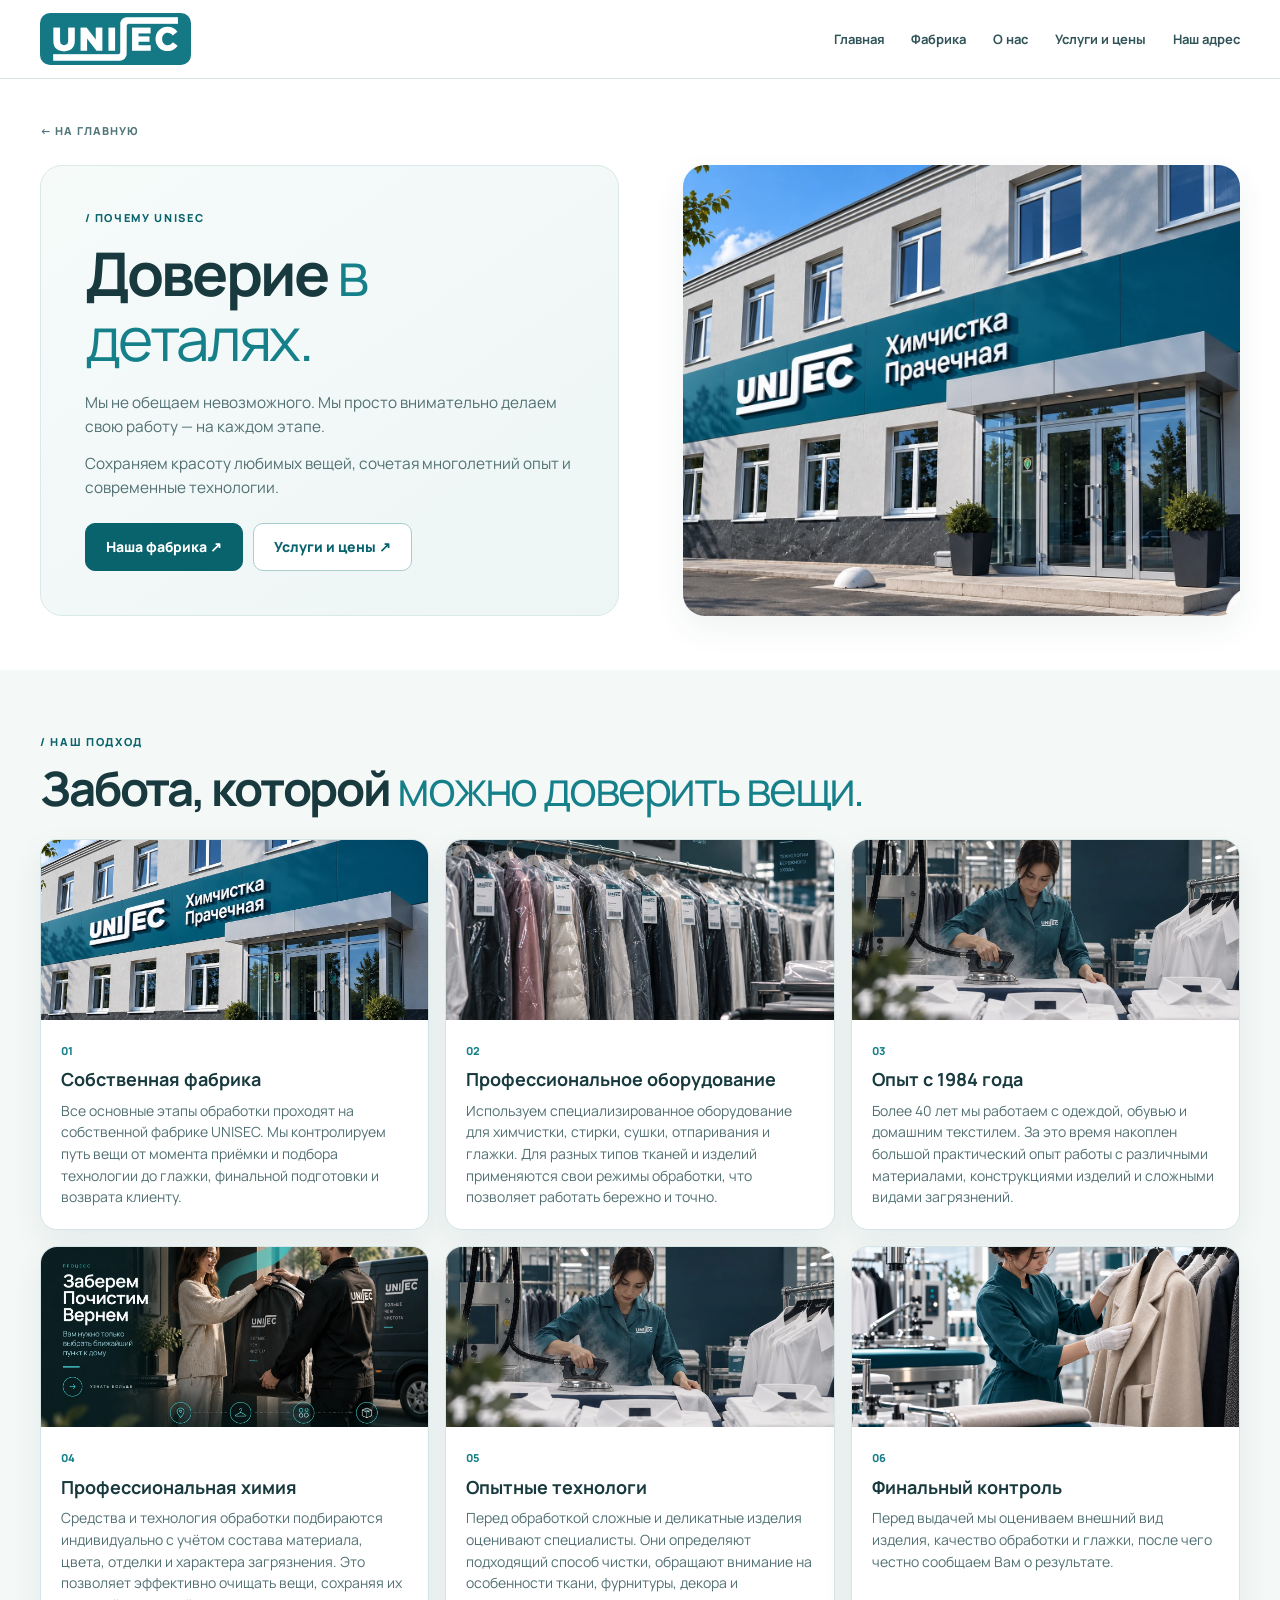
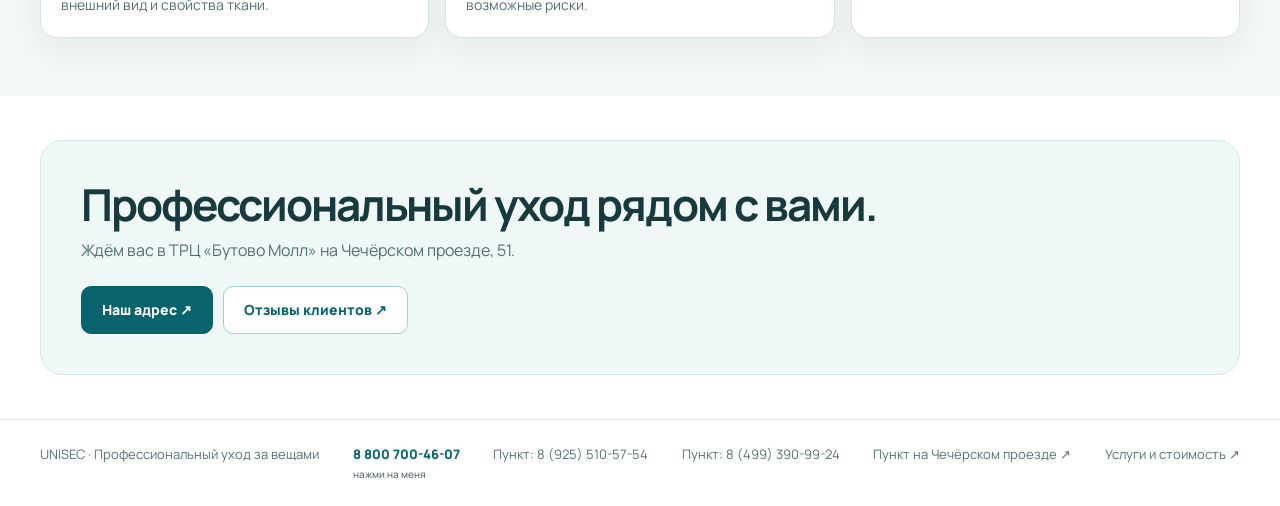
==== about.html @ 755517a6 "Publish updated UNISEC site" ====
<!doctype html><html lang="ru"><head><meta charset="utf-8"><meta name="viewport" content="width=device-width,initial-scale=1"><title>О нас — UNISEC</title><meta name="description" content="UNISEC — профессиональный уход за одеждой и текстилем."><link rel="stylesheet" href="subpages-v15.css"><link rel="stylesheet" href="redesign-subpages-v23.css?v=27"></head><body><header class="sub-header"><div class="wrap sub-nav"><a class="sub-logo" href="index.html" aria-label="UNISEC — на главную"><img src="assets/unisec-logo.svg" alt="UNISEC"></a><nav class="sub-links" aria-label="Основная навигация"><a href="index.html">Главная</a><a href="factory.html">Фабрика</a><a href="about.html">О нас</a><a href="index.html#services">Услуги и цены</a><a href="index.html#locations-v14">Наш адрес</a></nav></div></header><main><div class="wrap sub-main"><a class="crumb" href="index.html">← На главную</a><div class="page-hero"><div class="page-copy"><span class="eyebrow">/ ПОЧЕМУ UNISEC</span><h1>Доверие <em>в деталях.</em></h1><p>Мы не обещаем невозможного. Мы просто внимательно делаем свою работу — на каждом этапе.</p><p>Сохраняем красоту любимых вещей, сочетая многолетний опыт и современные технологии.</p><div class="actions"><a class="button" href="factory.html">Наша фабрика ↗</a><a class="button outline" href="index.html#services">Услуги и цены ↗</a></div></div><img class="hero-photo" src="assets/images/customer-2026/02-clothes-rack.webp" alt="Одежда на стойке UNISEC" fetchpriority="high"></div></div><section class="section-light"><div class="wrap"><div class="page-heading"><span class="eyebrow">/ НАШ ПОДХОД</span><h2>Забота, которой <em>можно доверить вещи.</em></h2></div><div class="benefit-grid"><article class="benefit"><img src="assets/images/customer-2026/02-clothes-rack.webp" alt="Одежда на стойке UNISEC" loading="lazy" decoding="async"><div class="benefit-body"><small>01</small><h3>Собственная фабрика</h3><p>Все основные этапы обработки проходят на собственной фабрике UNISEC. Мы контролируем путь вещи от момента приёмки и подбора технологии до глажки, финальной подготовки и возврата клиенту.</p></div></article><article class="benefit"><img src="assets/images/customer-2026/12-industrial-machines.webp" alt="Промышленное оборудование UNISEC" loading="lazy" decoding="async"><div class="benefit-body"><small>02</small><h3>Профессиональное оборудование</h3><p>Используем специализированное оборудование для химчистки, стирки, сушки, отпаривания и глажки. Для разных типов тканей и изделий применяются свои режимы обработки, что позволяет работать бережно и точно.</p></div></article><article class="benefit"><img src="assets/images/customer-2026/14-garment-treatment.webp" alt="Сотрудница обрабатывает одежду" loading="lazy" decoding="async"><div class="benefit-body"><small>03</small><h3>Опыт с 1984 года</h3><p>Более 40 лет мы работаем с одеждой, обувью и домашним текстилем. За это время накоплен большой практический опыт работы с различными материалами, конструкциями изделий и сложными видами загрязнений.</p></div></article><article class="benefit"><img src="assets/images/customer-2026/16-chemistry-workspace.webp" alt="Рабочее место и профессиональная химия" loading="lazy" decoding="async"><div class="benefit-body"><small>04</small><h3>Профессиональная химия</h3><p>Средства и технология обработки подбираются индивидуально с учётом состава материала, цвета, отделки и характера загрязнения. Это позволяет эффективно очищать вещи, сохраняя их внешний вид и свойства ткани.</p></div></article><article class="benefit"><img src="assets/images/customer-2026/14-garment-treatment.webp" alt="Финальная обработка одежды" loading="lazy" decoding="async"><div class="benefit-body"><small>05</small><h3>Опытные технологи</h3><p>Перед обработкой сложные и деликатные изделия оценивают специалисты. Они определяют подходящий способ чистки, обращают внимание на особенности ткани, фурнитуры, декора и возможные риски.</p></div></article><article class="benefit"><img src="assets/images/customer-2026/07-covered-garments-detail.webp" alt="Одежда в фирменных чехлах UNISEC" loading="lazy" decoding="async"><div class="benefit-body"><small>06</small><h3>Финальный контроль</h3><p>Перед выдачей мы оцениваем внешний вид изделия, качество обработки и глажки, после чего честно сообщаем Вам о результате.</p></div></article></div></div></section><div class="wrap"><div class="page-cta"><h2>Профессиональный уход рядом с вами.</h2><p>Ждём вас в ТРЦ «Бутово Молл» на Чечёрском проезде, 51.</p><div class="actions"><a class="button" href="index.html#locations-v14">Наш адрес ↗</a><a class="button outline" href="index.html#reviews">Отзывы клиентов ↗</a></div></div></div></main><footer class="sub-footer"><div class="wrap"><span>UNISEC · Профессиональный уход за вещами</span><a class="sub-footer-phone sub-footer-phone--primary" href="tel:+78007004607" aria-label="Позвонить для заказа: 8 800 700-46-07">8 800 700-46-07 <small>нажми на меня</small></a><a class="sub-footer-phone" href="tel:+79255105754">Пункт: 8 (925) 510-57-54</a><a class="sub-footer-phone" href="tel:+74993909924">Пункт: 8 (499) 390-99-24</a><a href="index.html#locations-v14">Пункт на Чечёрском проезде ↗</a><a href="index.html#services">Услуги и стоимость ↗</a></div></footer></body></html>
---- subpages-v15.css ----
@import url("fonts.css");
*{box-sizing:border-box}html{scroll-behavior:smooth}body{margin:0;background:#0b262b;color:#eaf4f2;font-family:Manrope,sans-serif;line-height:1.7}a{color:inherit}img{display:block;max-width:100%}.wrap{width:min(1200px,calc(100% - 48px));margin:auto}.sub-header{border-bottom:1px solid #436568;background:#0d2b30}.sub-nav{min-height:90px;display:flex;align-items:center;justify-content:space-between;gap:28px}.sub-logo img{width:144px;max-height:54px}.sub-links{display:flex;flex-wrap:wrap;align-items:center;gap:24px}.sub-links a{text-decoration:none;font-size:14px;font-weight:700;color:#d1e1df}.sub-links a:hover,.sub-links a:focus-visible{color:#90d8d8}.sub-main{padding:64px 0 90px}.crumb{font-size:12px;color:#9bc5c4;letter-spacing:.11em;text-transform:uppercase;text-decoration:none}.page-hero{display:grid;grid-template-columns:1fr 1.05fr;gap:clamp(32px,6vw,80px);align-items:center;margin:30px 0 70px}.page-copy{padding:clamp(24px,4vw,50px);border:1px solid #42686a;border-radius:24px;background:#10343a}.eyebrow{font-size:12px;letter-spacing:.16em;font-weight:800;color:#82c3c4}.page-copy h1,.page-heading h2{font-family:Georgia,serif;font-weight:400;line-height:1.08;letter-spacing:-.035em}.page-copy h1{font-size:clamp(42px,5vw,72px);margin:18px 0 24px}.page-copy h1 em,.page-heading em{color:#90d2d2;font-weight:400}.page-copy p{color:#d4e4e1;font-size:clamp(15px,1.3vw,17px)}.hero-photo{width:100%;aspect-ratio:1.2;object-fit:cover;border-radius:24px}.section-light{background:#e5efed;color:#123238;padding:clamp(46px,6vw,80px) 0}.page-heading{margin-bottom:28px}.page-heading h2{font-size:clamp(36px,4vw,57px);margin:12px 0}.section-light .page-heading em{color:#31818a}.page-heading p{max-width:65ch;color:#476364}.gallery{display:grid;grid-template-columns:repeat(3,minmax(0,1fr));gap:18px}.gallery figure{margin:0;border:1px solid #b4cecb;border-radius:18px;overflow:hidden;background:#f7faf8}.gallery img{width:100%;aspect-ratio:4/3;object-fit:cover}.gallery figcaption{padding:18px 20px;color:#203f42;font-weight:700}.benefit-grid{display:grid;grid-template-columns:repeat(3,minmax(0,1fr));gap:18px}.benefit{background:#f8fbf9;border:1px solid #bfd3d1;border-radius:18px;overflow:hidden}.benefit img{width:100%;aspect-ratio:16/10;object-fit:cover}.benefit-body{padding:24px}.benefit small{color:#3d858b;font-weight:800}.benefit h3{margin:10px 0;font-size:21px;line-height:1.3}.benefit p{margin:0;color:#405f60;font-size:15px}.page-cta{margin:60px 0 0;padding:clamp(28px,4vw,48px);border-radius:24px;background:#153b40;border:1px solid #41686b}.page-cta h2{font-family:Georgia,serif;font-size:clamp(30px,4vw,48px);font-weight:400;line-height:1.15;margin:0 0 14px}.actions{display:flex;flex-wrap:wrap;gap:12px;margin-top:24px}.button{display:inline-block;text-decoration:none;padding:15px 22px;border-radius:8px;background:#93d1ce;color:#092c2f;font-weight:800;font-size:14px}.button.outline{background:transparent;border:1px solid #91bab7;color:#e3f4f0}.sub-footer{border-top:1px solid #38595c;padding:32px 0;color:#bdd2cf;font-size:13px}.sub-footer .wrap{display:flex;justify-content:space-between;gap:20px;flex-wrap:wrap}.sub-footer a{text-decoration:none}a:focus-visible{outline:3px solid #efc78c;outline-offset:4px}@media(max-width:800px){.sub-nav{padding:20px 0;align-items:flex-start;flex-direction:column;gap:15px}.sub-links{gap:12px 20px}.page-hero{grid-template-columns:1fr;margin-bottom:45px}.hero-photo{aspect-ratio:16/10}.benefit-grid,.gallery{grid-template-columns:repeat(2,minmax(0,1fr))}}@media(max-width:520px){.wrap{width:calc(100% - 32px)}.sub-main{padding-top:38px}.page-copy{padding:24px}.page-copy h1{font-size:42px}.gallery,.benefit-grid{grid-template-columns:1fr}.sub-links{gap:10px 16px}.sub-links a{font-size:13px}.hero-photo{aspect-ratio:4/3}.button{width:100%;text-align:center}}
---- redesign-subpages-v23.css ----
/* UNISEC light design for the company and factory pages. */
:root{--sub-ink:#183a3e;--sub-muted:#527073;--sub-accent:#16808a;--sub-accent-deep:#08636c;--sub-line:#d5e5e5;--sub-surface:#f4f8f7;--sub-shadow:0 12px 32px rgba(24,69,73,.07)}
body{background:#fff;color:var(--sub-ink);font-family:Manrope,Arial,sans-serif;line-height:1.6}
.wrap{width:min(1200px,calc(100% - 64px))}
.sub-header{background:#fff;border-bottom:1px solid var(--sub-line)}
.sub-nav{min-height:78px;gap:24px}.sub-logo{display:flex;align-items:center;justify-content:center;background:#147985;border-radius:10px;padding:4px 13px;flex:none}.sub-logo img{width:125px;max-height:44px}
.sub-links{gap:clamp(15px,2.1vw,28px)}.sub-links a{color:#315458;font-size:13px}.sub-links a:hover,.sub-links a:focus-visible{color:var(--sub-accent-deep)}
.sub-main{padding:38px 0 54px}.crumb{color:#52777a;font-size:11px;font-weight:800;letter-spacing:.1em}
.page-hero{grid-template-columns:minmax(0,1.02fr) minmax(0,.98fr);gap:clamp(28px,5vw,64px);margin:22px 0 0;align-items:stretch}
.page-copy{display:flex;flex-direction:column;justify-content:center;padding:clamp(26px,3.4vw,46px);background:linear-gradient(145deg,#f6fbfa,#edf6f5);border:1px solid #d9e9e7;border-radius:22px}
.eyebrow{color:var(--sub-accent-deep);font-size:11px;letter-spacing:.15em}.page-copy h1,.page-heading h2,.page-cta h2{font-family:Manrope,Arial,sans-serif;font-weight:650;letter-spacing:-.045em;line-height:1.08}.page-copy h1{font-size:clamp(42px,4.7vw,64px);margin:14px 0 20px}.page-copy h1 em,.page-heading em{color:var(--sub-accent);font-style:normal}.page-copy p{color:var(--sub-muted);font-size:clamp(15px,1.2vw,16px);margin:0 0 12px;max-width:58ch}.page-copy p:last-of-type{margin-bottom:0}
.hero-photo{height:100%;min-height:340px;max-height:490px;aspect-ratio:auto;object-fit:cover;border-radius:22px;box-shadow:var(--sub-shadow)}
.section-light{background:var(--sub-surface);color:var(--sub-ink);padding:58px 0}.page-heading{margin-bottom:24px}.page-heading h2{font-size:clamp(34px,3.7vw,48px);margin:10px 0 12px}.section-light .page-heading em{color:var(--sub-accent)}.page-heading p{color:var(--sub-muted);margin:0}
.gallery,.benefit-grid{gap:16px}.gallery figure,.benefit{background:#fff;border:1px solid var(--sub-line);border-radius:17px;box-shadow:var(--sub-shadow);transition:transform .2s ease,box-shadow .2s ease}.gallery figure:hover,.benefit:hover{transform:translateY(-3px);box-shadow:0 16px 36px rgba(24,69,73,.12)}.gallery img{aspect-ratio:1.65;object-fit:cover}.gallery figcaption{padding:16px 18px;color:var(--sub-ink);font-size:15px}.benefit img{aspect-ratio:2.15;object-fit:cover}.benefit-body{padding:17px 20px 21px}.benefit small{color:var(--sub-accent);font-size:11px}.benefit h3{color:var(--sub-ink);font-size:18px;line-height:1.3;margin:6px 0 8px}.benefit p{color:var(--sub-muted);font-size:14px;line-height:1.55}
.page-cta{margin:44px 0;padding:clamp(26px,3.5vw,40px);background:#eff8f7;border:1px solid #d2e9e7;border-radius:22px;color:var(--sub-ink)}.page-cta h2{font-size:clamp(30px,3.5vw,44px);margin:0 0 10px}.page-cta p{color:var(--sub-muted);margin:0}.actions{gap:10px;margin-top:22px}.button{display:inline-flex;align-items:center;justify-content:center;min-height:48px;padding:12px 20px;border:1px solid var(--sub-accent-deep);border-radius:10px;background:var(--sub-accent-deep);color:#fff;font-size:14px;transition:background .2s ease,transform .2s ease}.button:hover{background:#064e55;transform:translateY(-2px)}.button.outline{background:#fff;color:var(--sub-accent-deep);border-color:#aacdcd}.button.outline:hover{background:#e6f3f2}
.sub-footer{border-top:1px solid var(--sub-line);padding:24px 0;background:#fff;color:#557174}.sub-footer a:hover{color:var(--sub-accent-deep);text-decoration:underline}.sub-footer-phone{white-space:nowrap}.sub-footer-phone--primary{color:var(--sub-accent-deep);font-weight:800}.sub-footer-phone--primary small{display:block;margin-top:1px;color:var(--sub-muted);font-size:10px;font-weight:500;text-decoration:none}a:focus-visible{outline:3px solid #16808a;outline-offset:4px}
@media(max-width:800px){.wrap{width:calc(100% - 40px)}.sub-nav{padding:15px 0;gap:12px}.sub-links{gap:10px 18px}.sub-main{padding:30px 0 42px}.page-hero{grid-template-columns:1fr 1fr;gap:20px}.hero-photo{min-height:280px;aspect-ratio:auto}.section-light{padding:44px 0}.benefit-grid,.gallery{grid-template-columns:repeat(2,minmax(0,1fr))}.gallery figure:last-child{grid-column:span 2}.gallery figure:last-child img{aspect-ratio:2.6}}
@media(max-width:580px){.wrap{width:calc(100% - 32px)}.sub-links{gap:8px 15px}.sub-links a{font-size:12px}.sub-logo img{width:112px}.page-hero{grid-template-columns:1fr;gap:14px;margin-top:16px}.page-copy{padding:25px}.page-copy h1{font-size:clamp(38px,10vw,48px)}.hero-photo{min-height:0;max-height:none;aspect-ratio:1.65}.section-light{padding:38px 0}.benefit-grid{grid-template-columns:1fr;gap:12px}.benefit{display:grid;grid-template-columns:112px minmax(0,1fr)}.benefit img{height:100%;min-height:100%;aspect-ratio:auto}.benefit-body{padding:15px}.benefit h3{font-size:16px}.benefit p{font-size:13px}.gallery{grid-template-columns:1fr 1fr;gap:10px}.gallery figcaption{font-size:13px;padding:12px}.gallery figure:last-child img{aspect-ratio:2.4}.page-cta{margin:32px 0;padding:25px}.button{width:auto;text-align:center}.actions .button{flex:1 1 auto}.sub-footer .wrap{gap:10px 20px}}
@media(prefers-reduced-motion:reduce){.button,.benefit,.gallery figure{transition:none}.button:hover,.benefit:hover,.gallery figure:hover{transform:none}}

/* Customer photo gallery uses one frame system across desktop and mobile. */
.gallery{grid-template-columns:repeat(4,minmax(0,1fr));grid-auto-rows:clamp(180px,18vw,260px);gap:16px}
.gallery figure{min-width:0;min-height:0;margin:0;overflow:hidden;border:1px solid #cfe2e3;border-radius:18px;background:#f1f8f7;display:flex;flex-direction:column}
.gallery figure img{display:block;width:100%;height:100%;min-height:0;object-fit:cover}
.gallery figure figcaption{padding:10px 14px;background:#fff;color:#31585d;font-size:12px;line-height:1.35}
.gallery figure:nth-child(1),.gallery figure:nth-child(4),.gallery figure:nth-child(7){grid-column:span 2}
@media(max-width:900px){.gallery{grid-template-columns:repeat(2,minmax(0,1fr));grid-auto-rows:220px}.gallery figure:nth-child(1),.gallery figure:nth-child(4),.gallery figure:nth-child(7){grid-column:span 2}}
@media(max-width:560px){.gallery{grid-template-columns:1fr;grid-auto-rows:240px;gap:12px}.gallery figure:nth-child(1),.gallery figure:nth-child(4),.gallery figure:nth-child(7){grid-column:auto}.gallery figure figcaption{padding:9px 12px;font-size:11px}}
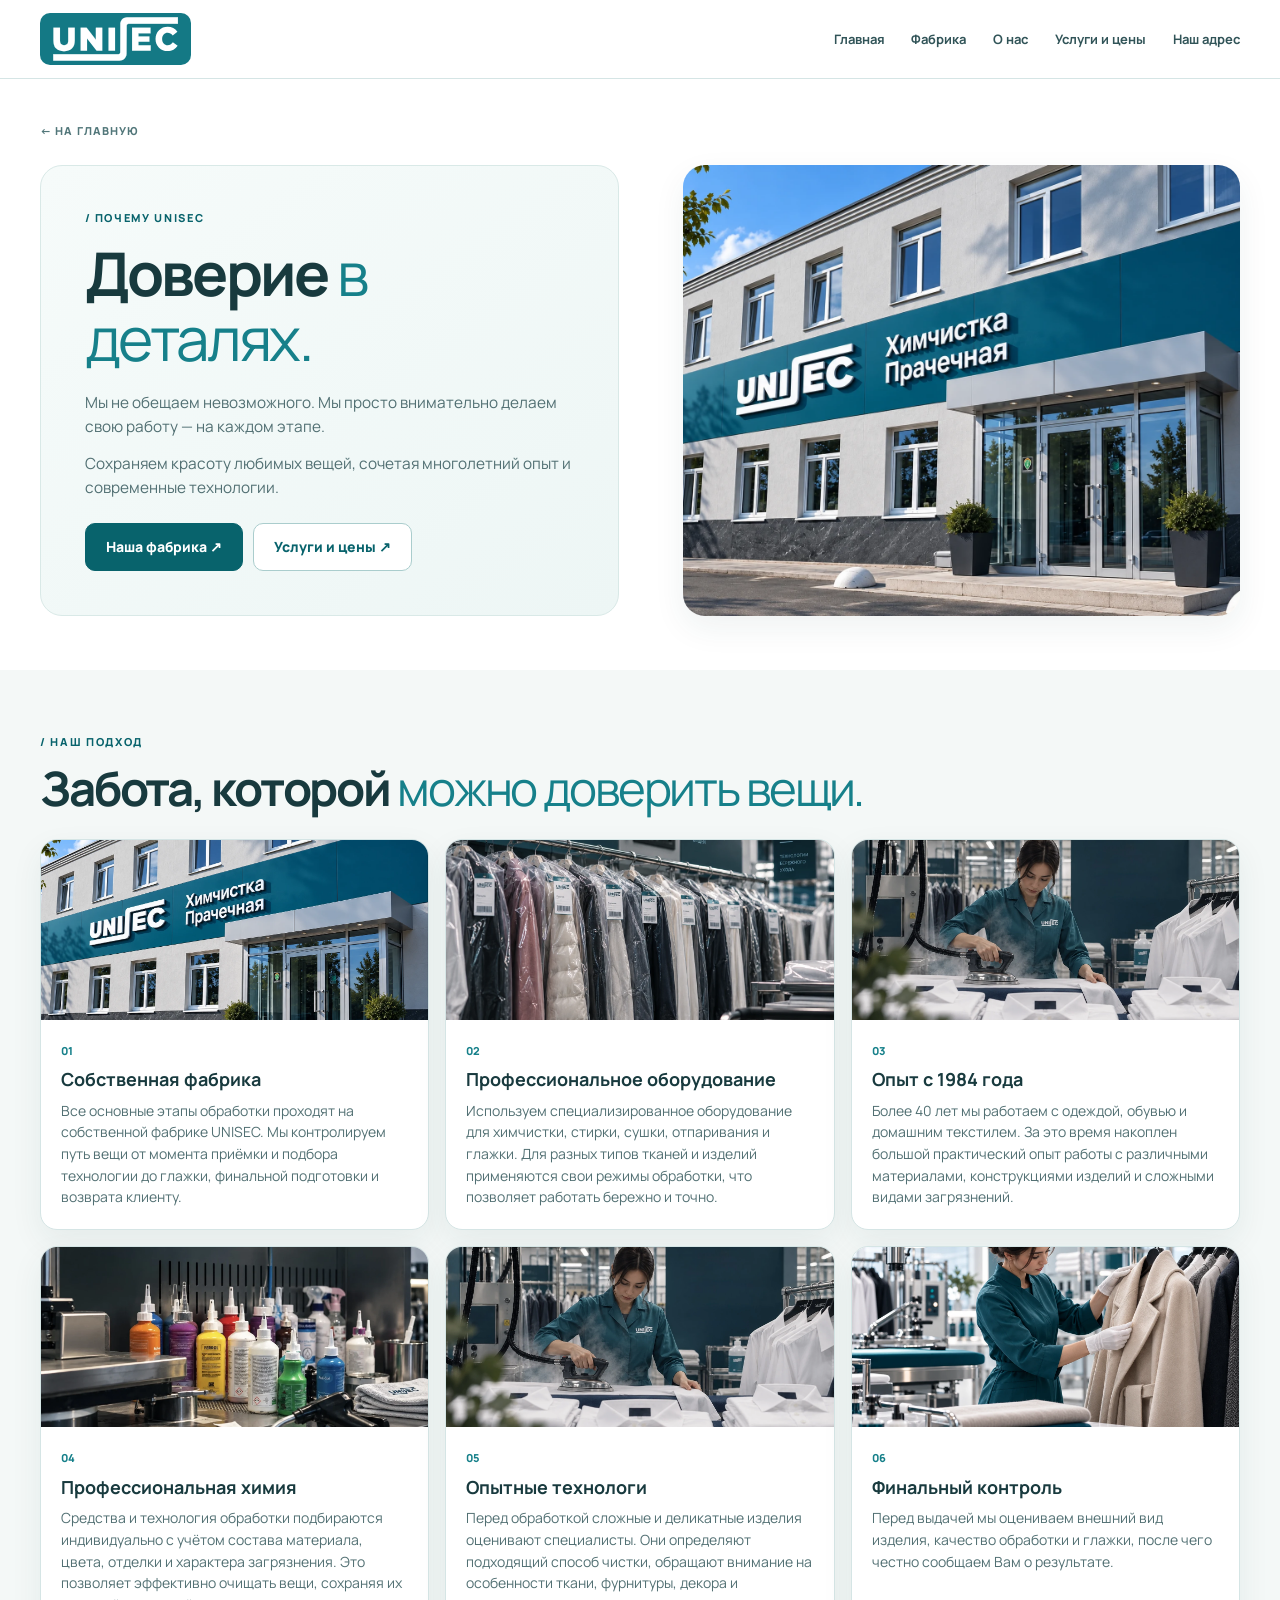
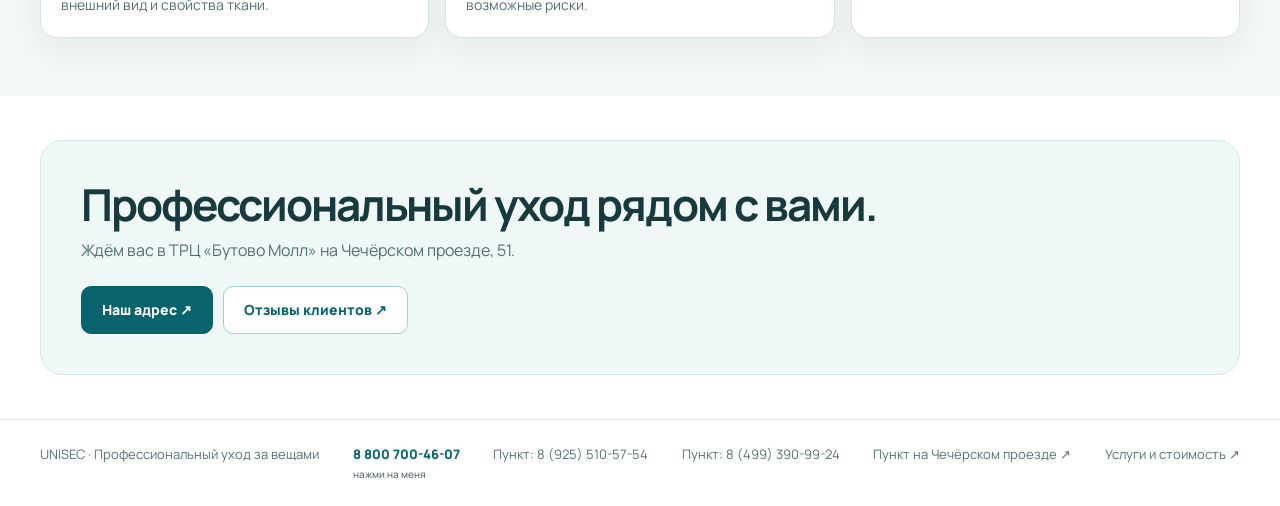
==== commit 3224025d: "Publish UNISEC mobile and service card updates" ====
--- a/about.html
+++ b/about.html
@@ -1 +1,2 @@
-<!doctype html><html lang="ru"><head><meta charset="utf-8"><meta name="viewport" content="width=device-width,initial-scale=1"><title>О нас — UNISEC</title><meta name="description" content="UNISEC — профессиональный уход за одеждой и текстилем."><link rel="stylesheet" href="subpages-v15.css"><link rel="stylesheet" href="redesign-subpages-v23.css?v=27"></head><body><header class="sub-header"><div class="wrap sub-nav"><a class="sub-logo" href="index.html" aria-label="UNISEC — на главную"><img src="assets/unisec-logo.svg" alt="UNISEC"></a><nav class="sub-links" aria-label="Основная навигация"><a href="index.html">Главная</a><a href="factory.html">Фабрика</a><a href="about.html">О нас</a><a href="index.html#services">Услуги и цены</a><a href="index.html#locations-v14">Наш адрес</a></nav></div></header><main><div class="wrap sub-main"><a class="crumb" href="index.html">← На главную</a><div class="page-hero"><div class="page-copy"><span class="eyebrow">/ ПОЧЕМУ UNISEC</span><h1>Доверие <em>в деталях.</em></h1><p>Мы не обещаем невозможного. Мы просто внимательно делаем свою работу — на каждом этапе.</p><p>Сохраняем красоту любимых вещей, сочетая многолетний опыт и современные технологии.</p><div class="actions"><a class="button" href="factory.html">Наша фабрика ↗</a><a class="button outline" href="index.html#services">Услуги и цены ↗</a></div></div><img class="hero-photo" src="assets/images/customer-2026/02-clothes-rack.webp" alt="Одежда на стойке UNISEC" fetchpriority="high"></div></div><section class="section-light"><div class="wrap"><div class="page-heading"><span class="eyebrow">/ НАШ ПОДХОД</span><h2>Забота, которой <em>можно доверить вещи.</em></h2></div><div class="benefit-grid"><article class="benefit"><img src="assets/images/customer-2026/02-clothes-rack.webp" alt="Одежда на стойке UNISEC" loading="lazy" decoding="async"><div class="benefit-body"><small>01</small><h3>Собственная фабрика</h3><p>Все основные этапы обработки проходят на собственной фабрике UNISEC. Мы контролируем путь вещи от момента приёмки и подбора технологии до глажки, финальной подготовки и возврата клиенту.</p></div></article><article class="benefit"><img src="assets/images/customer-2026/12-industrial-machines.webp" alt="Промышленное оборудование UNISEC" loading="lazy" decoding="async"><div class="benefit-body"><small>02</small><h3>Профессиональное оборудование</h3><p>Используем специализированное оборудование для химчистки, стирки, сушки, отпаривания и глажки. Для разных типов тканей и изделий применяются свои режимы обработки, что позволяет работать бережно и точно.</p></div></article><article class="benefit"><img src="assets/images/customer-2026/14-garment-treatment.webp" alt="Сотрудница обрабатывает одежду" loading="lazy" decoding="async"><div class="benefit-body"><small>03</small><h3>Опыт с 1984 года</h3><p>Более 40 лет мы работаем с одеждой, обувью и домашним текстилем. За это время накоплен большой практический опыт работы с различными материалами, конструкциями изделий и сложными видами загрязнений.</p></div></article><article class="benefit"><img src="assets/images/customer-2026/16-chemistry-workspace.webp" alt="Рабочее место и профессиональная химия" loading="lazy" decoding="async"><div class="benefit-body"><small>04</small><h3>Профессиональная химия</h3><p>Средства и технология обработки подбираются индивидуально с учётом состава материала, цвета, отделки и характера загрязнения. Это позволяет эффективно очищать вещи, сохраняя их внешний вид и свойства ткани.</p></div></article><article class="benefit"><img src="assets/images/customer-2026/14-garment-treatment.webp" alt="Финальная обработка одежды" loading="lazy" decoding="async"><div class="benefit-body"><small>05</small><h3>Опытные технологи</h3><p>Перед обработкой сложные и деликатные изделия оценивают специалисты. Они определяют подходящий способ чистки, обращают внимание на особенности ткани, фурнитуры, декора и возможные риски.</p></div></article><article class="benefit"><img src="assets/images/customer-2026/07-covered-garments-detail.webp" alt="Одежда в фирменных чехлах UNISEC" loading="lazy" decoding="async"><div class="benefit-body"><small>06</small><h3>Финальный контроль</h3><p>Перед выдачей мы оцениваем внешний вид изделия, качество обработки и глажки, после чего честно сообщаем Вам о результате.</p></div></article></div></div></section><div class="wrap"><div class="page-cta"><h2>Профессиональный уход рядом с вами.</h2><p>Ждём вас в ТРЦ «Бутово Молл» на Чечёрском проезде, 51.</p><div class="actions"><a class="button" href="index.html#locations-v14">Наш адрес ↗</a><a class="button outline" href="index.html#reviews">Отзывы клиентов ↗</a></div></div></div></main><footer class="sub-footer"><div class="wrap"><span>UNISEC · Профессиональный уход за вещами</span><a class="sub-footer-phone sub-footer-phone--primary" href="tel:+78007004607" aria-label="Позвонить для заказа: 8 800 700-46-07">8 800 700-46-07 <small>нажми на меня</small></a><a class="sub-footer-phone" href="tel:+79255105754">Пункт: 8 (925) 510-57-54</a><a class="sub-footer-phone" href="tel:+74993909924">Пункт: 8 (499) 390-99-24</a><a href="index.html#locations-v14">Пункт на Чечёрском проезде ↗</a><a href="index.html#services">Услуги и стоимость ↗</a></div></footer></body></html>
+<!doctype html><html lang="ru"><head><meta charset="utf-8"><meta name="viewport" content="width=device-width,initial-scale=1"><title>О нас — UNISEC</title><meta name="description" content="UNISEC — профессиональный уход за одеждой и текстилем."><link rel="stylesheet" href="subpages-v15.css"><link rel="stylesheet" href="redesign-subpages-v23.css?v=27"></head><body><header class="sub-header"><div class="wrap sub-nav"><a class="sub-logo" href="index.html" aria-label="UNISEC — на главную"><img src="assets/unisec-logo.svg" alt="UNISEC"></a><nav class="sub-links" aria-label="Основная навигация"><a href="index.html">Главная</a><a href="factory.html">Фабрика</a><a href="about.html">О нас</a><a href="index.html#services">Услуги и цены</a><a href="index.html#locations-v14">Наш адрес</a></nav></div></header><main><div class="wrap sub-main"><a class="crumb" href="index.html">← На главную</a><div class="page-hero"><div class="page-copy"><span class="eyebrow">/ ПОЧЕМУ UNISEC</span><h1>Доверие <em>в деталях.</em></h1><p>Мы не обещаем невозможного. Мы просто внимательно делаем свою работу — на каждом этапе.</p><p>Сохраняем красоту любимых вещей, сочетая многолетний опыт и современные технологии.</p><div class="actions"><a class="button" href="factory.html">Наша фабрика ↗</a><a class="button outline" href="index.html#services">Услуги и цены ↗</a></div></div><img class="hero-photo" src="assets/images/customer-2026/02-clothes-rack.webp" alt="Одежда на стойке UNISEC" fetchpriority="high"></div></div><section class="section-light"><div class="wrap"><div class="page-heading"><span class="eyebrow">/ НАШ ПОДХОД</span><h2>Забота, которой <em>можно доверить вещи.</em></h2></div><div class="benefit-grid"><article class="benefit"><img src="assets/images/customer-2026/02-clothes-rack.webp" alt="Одежда на стойке UNISEC" loading="lazy" decoding="async"><div class="benefit-body"><small>01</small><h3>Собственная фабрика</h3><p>Все основные этапы обработки проходят на собственной фабрике UNISEC. Мы контролируем путь вещи от момента приёмки и подбора технологии до глажки, финальной подготовки и возврата клиенту.</p></div></article><article class="benefit"><img src="assets/images/customer-2026/12-industrial-machines.webp" alt="Промышленное оборудование UNISEC" loading="lazy" decoding="async"><div class="benefit-body"><small>02</small><h3>Профессиональное оборудование</h3><p>Используем специализированное оборудование для химчистки, стирки, сушки, отпаривания и глажки. Для разных типов тканей и изделий применяются свои режимы обработки, что позволяет работать бережно и точно.</p></div></article><article class="benefit"><img src="assets/images/customer-2026/14-garment-treatment.webp" alt="Сотрудница обрабатывает одежду" loading="lazy" decoding="async"><div class="benefit-body"><small>03</small><h3>Опыт с 1984 года</h3><p>Более 40 лет мы работаем с одеждой, обувью и домашним текстилем. За это время накоплен большой практический опыт работы с различными материалами, конструкциями изделий и сложными видами загрязнений.</p></div></article><article class="benefit"><img src="assets/images/customer-2026/09-facade.webp" alt="Рабочее место и профессиональная химия" loading="lazy" decoding="async"><div class="benefit-body"><small>04</small><h3>Профессиональная химия</h3><p>Средства и технология обработки подбираются индивидуально с учётом состава материала, цвета, отделки и характера загрязнения. Это позволяет эффективно очищать вещи, сохраняя их внешний вид и свойства ткани.</p></div></article><article class="benefit"><img src="assets/images/customer-2026/14-garment-treatment.webp" alt="Финальная обработка одежды" loading="lazy" decoding="async"><div class="benefit-body"><small>05</small><h3>Опытные технологи</h3><p>Перед обработкой сложные и деликатные изделия оценивают специалисты. Они определяют подходящий способ чистки, обращают внимание на особенности ткани, фурнитуры, декора и возможные риски.</p></div></article><article class="benefit"><img src="assets/images/customer-2026/07-covered-garments-detail.webp" alt="Одежда в фирменных чехлах UNISEC" loading="lazy" decoding="async"><div class="benefit-body"><small>06</small><h3>Финальный контроль</h3><p>Перед выдачей мы оцениваем внешний вид изделия, качество обработки и глажки, после чего честно сообщаем Вам о результате.</p></div></article></div></div></section><div class="wrap"><div class="page-cta"><h2>Профессиональный уход рядом с вами.</h2><p>Ждём вас в ТРЦ «Бутово Молл» на Чечёрском проезде, 51.</p><div class="actions"><a class="button" href="index.html#locations-v14">Наш адрес ↗</a><a class="button outline" href="index.html#reviews">Отзывы клиентов ↗</a></div></div></div></main><footer class="sub-footer"><div class="wrap"><span>UNISEC · Профессиональный уход за вещами</span><a class="sub-footer-phone sub-footer-phone--primary" href="tel:+78007004607" aria-label="Позвонить для заказа: 8 800 700-46-07">8 800 700-46-07 <small>нажми на меня</small></a><a class="sub-footer-phone" href="tel:+79255105754">Пункт: 8 (925) 510-57-54</a><a class="sub-footer-phone" href="tel:+74993909924">Пункт: 8 (499) 390-99-24</a><a href="index.html#locations-v14">Пункт на Чечёрском проезде ↗</a><a href="index.html#services">Услуги и стоимость ↗</a></div></footer></body></html>
+
